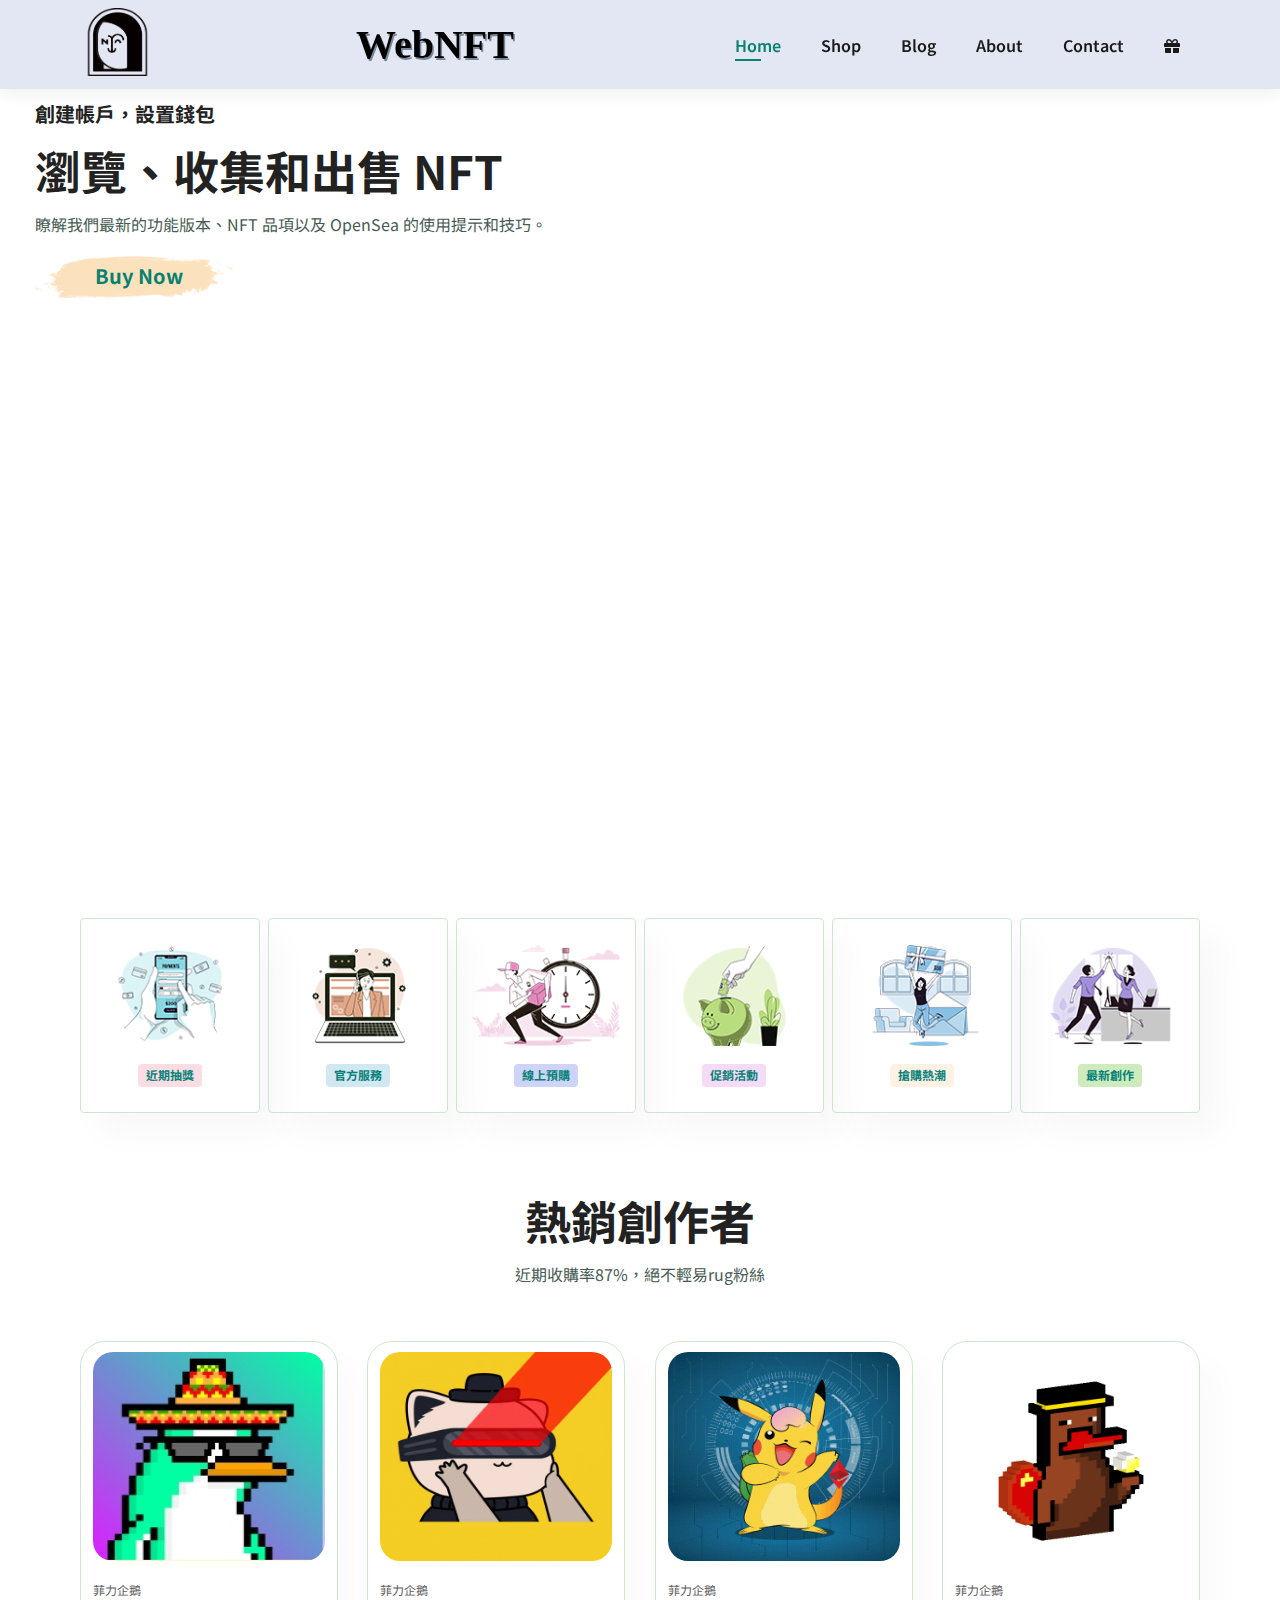
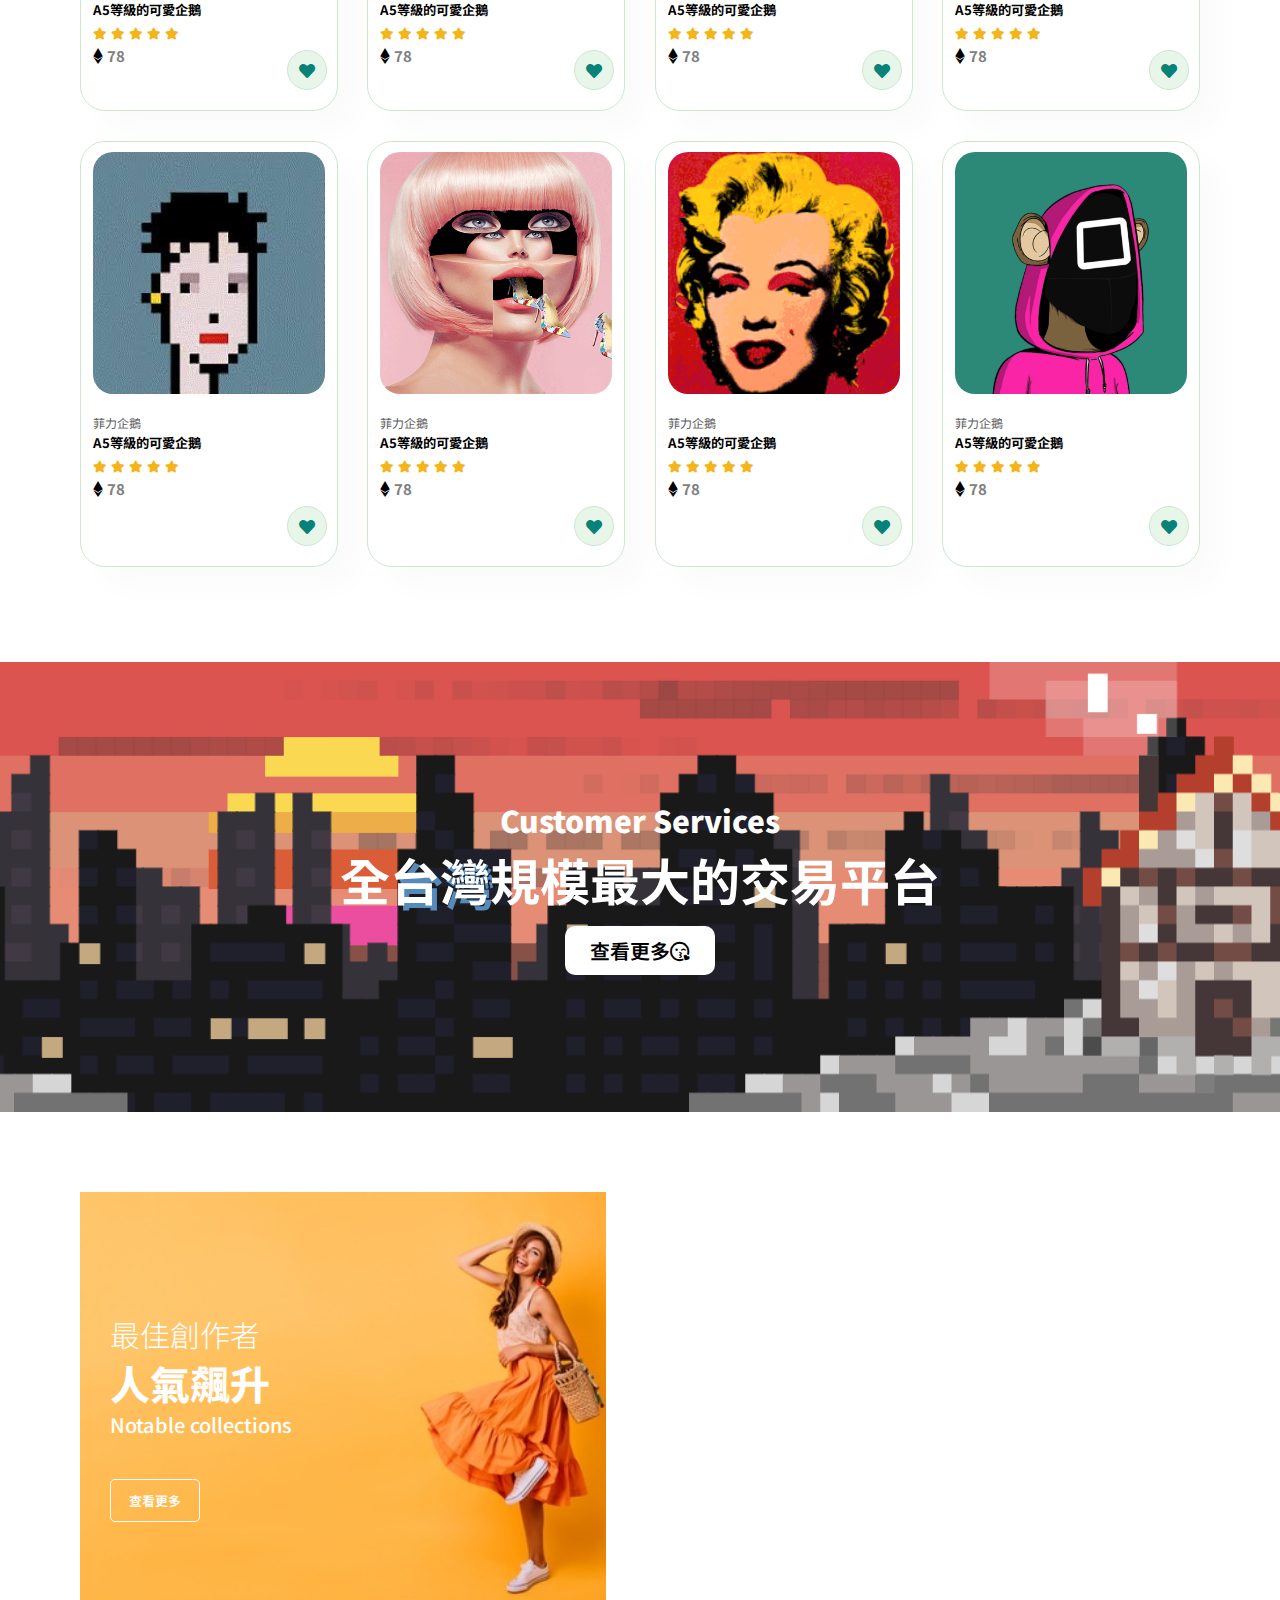
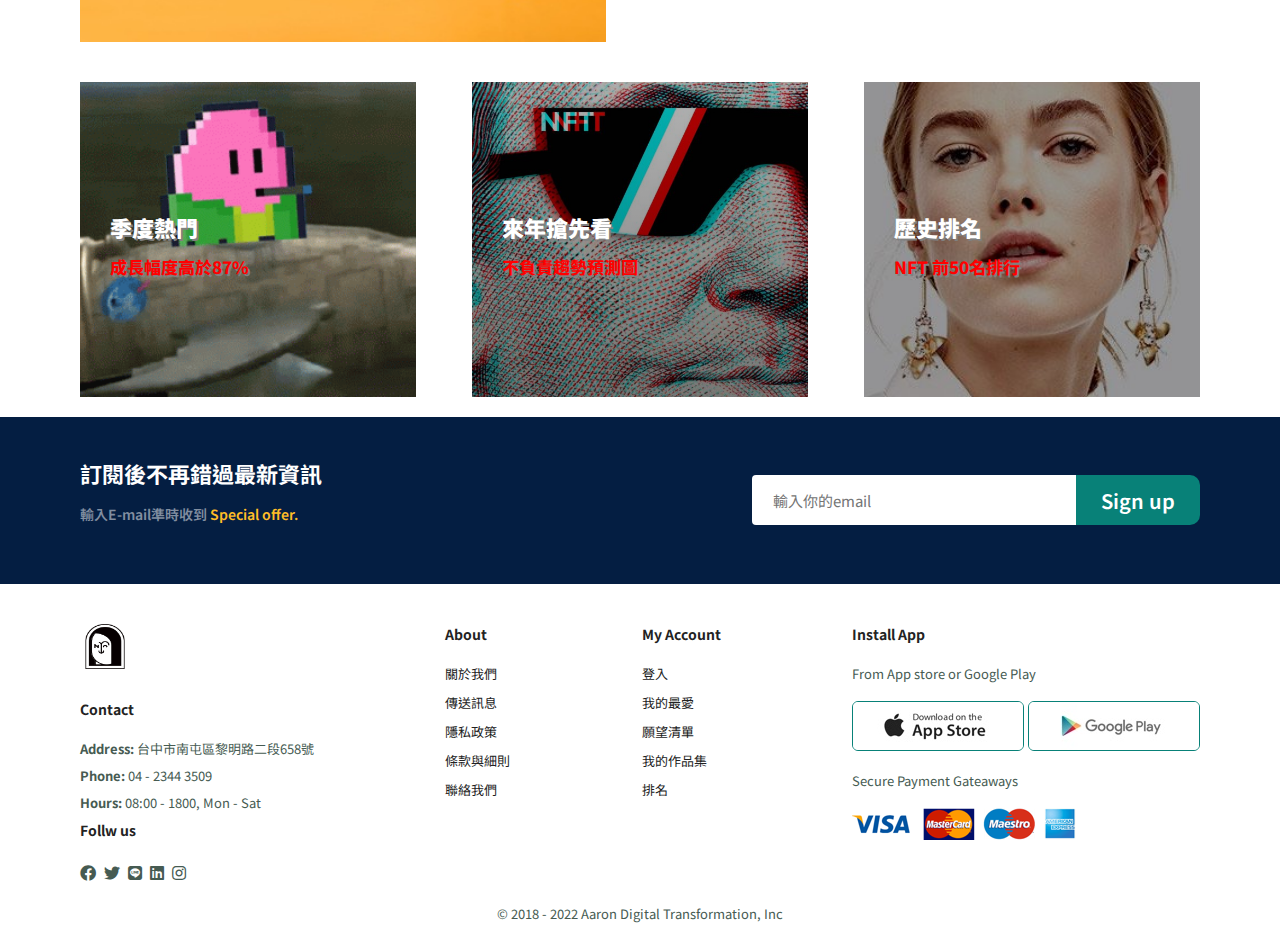
==== index.html @ 46f28f14 "First Upload" ====
<!DOCTYPE html>
<html lang="zh">
  <head>
    <meta charset="UTF-8" />
    <meta http-equiv="X-UA-Compatible" content="IE=edge" />
    <meta name="viewport" content="width=device-width, initial-scale=1.0" />
    <title>NFT Website</title>
    <link
      rel="stylesheet"
      href="https://use.fontawesome.com/releases/v5.15.4/css/all.css"
    />
    <link rel="stylesheet" href="./styles/style.css" />
    <link rel="shortcut icon" href="./img/logo2.png" />
  </head>
  <body>
    <!-- 標題 -->
    <section id="header">
      <a href="#"
        ><img
          src="img/logo2.png"
          class="logo"
          alt="logo"
          style="width: 75px; height: 68px"
        />
      </a>
      <span>WebNFT</span>

      <div>
        <ul id="navbar">
          <li><a class="active" href="index.html">Home</a></li>
          <li><a href="shop.html">Shop</a></li>
          <li><a href="blog.html">Blog</a></li>
          <li><a href="About.html">About</a></li>
          <li><a href="Contact.html">Contact</a></li>
          <li id="lg-bag">
            <a href="cart.html"><i class="fas fa-gift"></i></a>
          </li>
          <a href="#" id="close"><i class="fas fa-times"></i></a>
        </ul>
      </div>
      <div id="mobile">
        <a href="cart.html"><i class="fas fa-gift"></i></a>
        <i id="bar" class="fas fa-outdent bar"></i>
      </div>
    </section>
    <!-- 主視覺 -->
    <section id="hero">
      <h4>創建帳戶，設置錢包</h4>
      <h2>瀏覽、收集和出售 NFT</h2>
      <p>瞭解我們最新的功能版本、NFT 品項以及 OpenSea 的使用提示和技巧。</p>
      <button>Buy Now</button>
    </section>
    <!-- 服務項目 -->
    <br />
    <section id="feature" class="section-p1">
      <div class="fe-box">
        <img src="./img/features/f1.png" alt="f1" />
        <h6>近期抽獎</h6>
      </div>
      <div class="fe-box">
        <img src="./img/features/f6.png" alt="f6" />
        <h6>官方服務</h6>
      </div>
      <div class="fe-box">
        <img src="./img/features/f2.png" alt="f2" />
        <h6>線上預購</h6>
      </div>
      <div class="fe-box">
        <img src="./img/features/f3.png" alt="f3" />
        <h6>促銷活動</h6>
      </div>
      <div class="fe-box">
        <img src="./img/features/f4.png" alt="f4" />
        <h6>搶購熱潮</h6>
      </div>
      <div class="fe-box">
        <img src="./img/features/f5.png" alt="f5" />
        <h6>最新創作</h6>
      </div>
    </section>
    <!-- 商品展列 -->
    <section id="product1" class="section-p1">
      <h2>熱銷創作者</h2>
      <p>近期收購率87%，絕不輕易rug粉絲</p>
      <div class="pro-container">
        <div class="pro">
          <img src="./img/products/nft2.jpg" alt="" />
          <div class="des">
            <span class="name">菲力企鵝</span>
            <h5>A5等級的可愛企鵝</h5>
            <div class="star">
              <i class="fas fa-star" id="star"></i>
              <i class="fas fa-star" id="star"></i>
              <i class="fas fa-star" id="star"></i>
              <i class="fas fa-star" id="star"></i>
              <i class="fas fa-star" id="star"></i>
            </div>
            <i class="fab fa-ethereum"></i><span class="m1">78</span>
          </div>
          <a href="#"><i class="fas fa-heart like"></i></a>
        </div>
        <div class="pro">
          <img src="./img/products/nft6.gif" alt="" />
          <div class="des">
            <span class="name">菲力企鵝</span>
            <h5>A5等級的可愛企鵝</h5>
            <div class="star">
              <i class="fas fa-star" id="star"></i>
              <i class="fas fa-star" id="star"></i>
              <i class="fas fa-star" id="star"></i>
              <i class="fas fa-star" id="star"></i>
              <i class="fas fa-star" id="star"></i>
            </div>
            <i class="fab fa-ethereum"></i><span class="m1">78</span>
          </div>
          <a href="#"><i class="fas fa-heart like"></i></a>
        </div>
        <div class="pro">
          <img src="./img/products/nft3.gif" alt="" />
          <div class="des">
            <span class="name">菲力企鵝</span>
            <h5>A5等級的可愛企鵝</h5>
            <div class="star">
              <i class="fas fa-star" id="star"></i>
              <i class="fas fa-star" id="star"></i>
              <i class="fas fa-star" id="star"></i>
              <i class="fas fa-star" id="star"></i>
              <i class="fas fa-star" id="star"></i>
            </div>
            <i class="fab fa-ethereum"></i><span class="m1">78</span>
          </div>
          <a href="#"><i class="fas fa-heart like"></i></a>
        </div>
        <div class="pro">
          <img src="./img/products/nft2.gif" alt="" />
          <div class="des">
            <span class="name">菲力企鵝</span>
            <h5>A5等級的可愛企鵝</h5>
            <div class="star">
              <i class="fas fa-star" id="star"></i>
              <i class="fas fa-star" id="star"></i>
              <i class="fas fa-star" id="star"></i>
              <i class="fas fa-star" id="star"></i>
              <i class="fas fa-star" id="star"></i>
            </div>
            <i class="fab fa-ethereum"></i><span class="m1">78</span>
          </div>
          <a href="#"><i class="fas fa-heart like"></i></a>
        </div>
        <div class="pro">
          <img src="./img/products/nft4.jpg" alt="" />
          <div class="des">
            <span class="name">菲力企鵝</span>
            <h5>A5等級的可愛企鵝</h5>
            <div class="star">
              <i class="fas fa-star" id="star"></i>
              <i class="fas fa-star" id="star"></i>
              <i class="fas fa-star" id="star"></i>
              <i class="fas fa-star" id="star"></i>
              <i class="fas fa-star" id="star"></i>
            </div>
            <i class="fab fa-ethereum"></i><span class="m1">78</span>
          </div>
          <a href="#"><i class="fas fa-heart like"></i></a>
        </div>
        <div class="pro">
          <img src="./img/products/nft4.gif" alt="" />
          <div class="des">
            <span class="name">菲力企鵝</span>
            <h5>A5等級的可愛企鵝</h5>
            <div class="star">
              <i class="fas fa-star" id="star"></i>
              <i class="fas fa-star" id="star"></i>
              <i class="fas fa-star" id="star"></i>
              <i class="fas fa-star" id="star"></i>
              <i class="fas fa-star" id="star"></i>
            </div>
            <i class="fab fa-ethereum"></i><span class="m1">78</span>
          </div>
          <a href="#"><i class="fas fa-heart like"></i></a>
        </div>
        <div class="pro">
          <img src="./img/products/nft5.gif" alt="" />
          <div class="des">
            <span class="name">菲力企鵝</span>
            <h5>A5等級的可愛企鵝</h5>
            <div class="star">
              <i class="fas fa-star" id="star"></i>
              <i class="fas fa-star" id="star"></i>
              <i class="fas fa-star" id="star"></i>
              <i class="fas fa-star" id="star"></i>
              <i class="fas fa-star" id="star"></i>
            </div>
            <i class="fab fa-ethereum"></i><span class="m1">78</span>
          </div>
          <a href="#"><i class="fas fa-heart like"></i></a>
        </div>
        <div class="pro">
          <img src="./img/products/nft1.jpg" alt="" />
          <div class="des">
            <span class="name">菲力企鵝</span>
            <h5>A5等級的可愛企鵝</h5>
            <div class="star">
              <i class="fas fa-star" id="star"></i>
              <i class="fas fa-star" id="star"></i>
              <i class="fas fa-star" id="star"></i>
              <i class="fas fa-star" id="star"></i>
              <i class="fas fa-star" id="star"></i>
            </div>
            <i class="fab fa-ethereum"></i><span class="m1">78</span>
          </div>
          <a href="#"><i class="fas fa-heart like"></i></a>
        </div>
      </div>
    </section>

    <!-- banner -->
    <section id="banner" class="section-m1">
      <h4>Customer Services</h4>
      <h2>全<span>台灣</span>規模最大的交易平台</h2>
      <button class="normal">
        查看更多<i class="far fa-kiss-wink-heart"></i>
      </button>
    </section>
    <!-- another banner -->
    <section id="sm-banner" class="section-p1">
      <div class="banner-box">
        <h4>最佳創作者</h4>
        <h2>人氣飆升</h2>
        <span>Notable collections</span>
        <button class="white">查看更多</button>
      </div>
      <div class="banner-box banner-box2">
        <h4>NFT類別瀏覽</h4>
        <h2>藝術創作</h2>
        <span>Word and illustration</span>
        <button class="white">收藏作品</button>
      </div>
    </section>

    <!-- third banner -->
    <section id="banner3">
      <div class="banner-box">
        <h2>季度熱門</h2>
        <h3>成長幅度高於87%</h3>
      </div>
      <div class="banner-box banner-box2">
        <h2>來年搶先看</h2>
        <h3>不負責趨勢預測圖</h3>
      </div>
      <div class="banner-box banner-box3">
        <h2>歷史排名</h2>
        <h3>NFT 前50名排行</h3>
      </div>
    </section>
    <!-- News -->
    <section id="newsletter" class="section-p1">
      <div class="newstext">
        <h4>訂閱後不再錯過最新資訊</h4>
        <p>輸入E-mail準時收到<span> Special offer.</span></p>
      </div>
      <div class="form">
        <input type="text" placeholder="輸入你的email" />
        <button class="normal">Sign up</button>
      </div>
    </section>

    <footer class="section-p1">
      <div class="col">
        <img
          src="./img/logo2.png"
          alt="logo2"
          class="logo2"
          style="width: 50px; height: 45px"
        />
        <h4>Contact</h4>
        <p><strong>Address:</strong> 台中市南屯區黎明路二段658號</p>
        <p><strong>Phone:</strong> 04 - 2344 3509</p>
        <p><strong>Hours:</strong> 08:00 - 1800, Mon - Sat</p>
        <div class="follow">
          <h4>Follw us</h4>
          <div class="icon">
            <i class="fab fa-facebook"></i>
            <i class="fab fa-twitter"></i>
            <i class="fab fa-line"></i>
            <i class="fab fa-linkedin"></i>
            <i class="fab fa-instagram"></i>
          </div>
        </div>
      </div>

      <div class="col">
        <h4>About</h4>
        <a href="#">關於我們</a>
        <a href="#">傳送訊息</a>
        <a href="#">隱私政策</a>
        <a href="#">條款與細則</a>
        <a href="#">聯絡我們</a>
      </div>

      <div class="col">
        <h4>My Account</h4>
        <a href="#">登入</a>
        <a href="#">我的最愛</a>
        <a href="#">願望清單</a>
        <a href="#">我的作品集</a>
        <a href="#">排名</a>
      </div>

      <div class="col install">
        <h4>Install App</h4>
        <p>From App store or Google Play</p>
        <div class="row">
          <img src="./img/pay/app.jpg" alt="apple" />
          <img src="./img/pay/play.jpg" alt="google" />
        </div>
        <p>Secure Payment Gateaways</p>
        <img src="./img/pay/pay.png" alt="" />
      </div>

      <div class="copyright">
        <p>© 2018 - 2022 Aaron Digital Transformation, Inc</p>
      </div>
    </footer>

    <script src="./JS/app.js"></script>
  </body>
</html>
---- styles/style.css ----
@import url("https://fonts.googleapis.com/css2?family=Noto+Sans+TC&display=swap");
* {
  margin: 0;
  padding: 0;
  box-sizing: border-box;
  font-family: "Noto Sans TC", sans-serif;
}

h1 {
  font-size: 50px;
  line-height: 64px;
  color: #222;
}

h2 {
  font-size: 46px;
  line-height: 54px;
  color: #222;
}

h4 {
  font-size: 20px;
  color: #222;
}

h6 {
  font-size: 12px;
  font-weight: 700;
}

p {
  font-size: 16px;
  color: #465b52;
  margin: 15px 0 20px 0;
}

.section-p1 {
  padding: 40px 80px;
}

.section-m1 {
  margin: 40px 0;
}

button.normal {
  font-size: 20px;
  font-weight: 600;
  padding: 10px 25px;
  margin-top: 0;
  color: black;
  background-color: #fff;
  border-radius: 10px;
  cursor: pointer;
  border: none;
  outline: none;
  transition: 0.2s;
}

button.white {
  font-size: 13px;
  font-weight: 600;
  padding: 11px 18px;
  margin-top: 25px;
  color: #fff;
  background-color: transparent;
  border-radius: 5px;
  cursor: pointer;
  border: 1px solid white;
  outline: none;
  transition: 0.2s;
}

body {
  width: 100%;
}

#header {
  display: flex;
  align-items: center;
  justify-content: space-between;
  padding: 8px 80px;
  background-color: #e3e6f3;
  box-shadow: 0 5px 15px rgba(0, 0, 0, 0.06);
  z-index: 999;
  position: -webkit-sticky;
  position: sticky;
  top: 0;
  left: 0;
}
#header span {
  font-size: 2.5rem;
  font-family: Georgia, "Times New Roman", Times, serif;
  font-weight: 900;
  text-shadow: 1.5px 2px lightslategrey;
}
#header #navbar {
  display: flex;
  align-items: flex-start;
  justify-self: center;
}
#header #navbar li {
  list-style: none;
  padding: 0 20px;
  position: relative;
}
#header #navbar li a {
  text-decoration: none;
  font-size: 16px;
  font-weight: 600;
  color: #1a1a1a;
  transition: 0.3s ease;
}
#header #navbar li a:hover, #header #navbar li a.active {
  color: #088170;
}
#header #navbar li a.active::after, #header #navbar li a:hover::after {
  content: "";
  width: 30%;
  height: 2px;
  background-color: #088170;
  position: absolute;
  bottom: -4px;
  left: 20px;
}

#mobile {
  display: none;
  align-items: center;
}
#mobile .bar:hover {
  color: #088178;
  cursor: pointer;
}

#close {
  display: none;
}

#hero {
  background-image: url("../img/hero.gif");
  height: 85vh;
  width: 100%;
  background-size: cover;
  background-position: top 50% right 0;
  padding: 10px 35px;
  display: flex;
  flex-direction: column;
  align-items: flex-start;
  justify-content: flex-start;
}
#hero h4 {
  padding-bottom: 15px;
}
#hero h1 {
  color: #088170;
}
#hero button {
  background-image: url(../img/button.png);
  background-color: transparent;
  color: #088170;
  border: 0;
  padding: 5px 100px 14px 60px;
  background-size: 80%;
  background-repeat: no-repeat;
  cursor: pointer;
  font-weight: 700;
  font-size: 20px;
}

#feature {
  display: flex;
  align-items: center;
  justify-content: space-between;
  flex-wrap: wrap;
}
#feature .fe-box {
  width: 180px;
  text-align: center;
  padding: 25px 15px;
  box-shadow: 20px 20px 34px rgba(0, 0, 0, 0.03);
  border: 1px solid #cce7d0;
  border-radius: 4px;
}
#feature .fe-box:hover {
  box-shadow: 10px 10px 54px rgba(70, 62, 211, 0.1);
  cursor: pointer;
}
#feature .fe-box img {
  width: 100%;
  margin-bottom: 10px;
}
#feature .fe-box h6 {
  display: inline-block;
  padding: 5px 8px 6px 8px;
  line-height: 1;
  border-radius: 4px;
  color: #088178;
  background-color: #fddde4;
}
#feature .fe-box:nth-child(2) h6 {
  background-color: #d1e8f2;
}
#feature .fe-box:nth-child(3) h6 {
  background-color: #cdd4f8;
}
#feature .fe-box:nth-child(4) h6 {
  background-color: #f6dbf6;
}
#feature .fe-box:nth-child(5) h6 {
  background-color: #fff2e5;
}
#feature .fe-box:nth-child(6) h6 {
  background-color: #cdebbc;
}

#product1 {
  text-align: center;
}
#product1 .pro-container {
  display: flex;
  justify-content: space-between;
  padding-top: 20px;
  flex-wrap: wrap;
}
#product1 .pro {
  width: 23%;
  min-width: 250px;
  padding: 10px 12px;
  border: 1px solid #cce7d0;
  border-radius: 25px;
  cursor: pointer;
  box-shadow: 20px 20px 30px rgba(0, 0, 0, 0.02);
  margin: 15px 0;
  transition: 0.2s ease;
  position: relative;
}
#product1 .pro:hover {
  box-shadow: 20px 20px 30px rgba(0, 0, 0, 0.06);
}
#product1 .pro img {
  width: 100%;
  height: 60%;
  border-radius: 20px;
}
#product1 .pro .like {
  width: 40px;
  height: 40px;
  line-height: 40px;
  border-radius: 50px;
  background-color: #e8f6ea;
  font-weight: 500px;
  color: #088178;
  border: 1px solid #cce7d0;
  position: absolute;
  bottom: 20px;
  right: 10px;
}
#product1 .pro .like:hover {
  color: rgb(204, 88, 88);
  background-color: lightpink;
}
#product1 .pro .des {
  text-align: start;
  padding: 10px 0;
}
#product1 .pro .des .name {
  color: #606063;
  font-size: 12px;
}
#product1 .pro .des .h5 {
  padding-top: 7px;
  color: #1a1a1a;
  font-size: 14px;
}
#product1 .pro .des #star {
  font-size: 12px;
  color: rgb(243, 181, 25);
}
#product1 .pro .des .m1 {
  padding: 7px 0 0 4px;
  font-size: 15px;
  font-weight: 700;
  color: grey;
}

#banner {
  display: flex;
  flex-direction: column;
  justify-content: center;
  align-items: center;
  text-align: center;
  background-image: url("../img/banner/nft2.png");
  width: 100%;
  height: 50vh;
  background-size: cover;
  background-position: center;
}
#banner h4 {
  color: white;
  font-size: 30px;
  font-weight: 1000;
}
#banner h2 {
  color: white;
  font-size: 50px;
  padding: 5px 20px;
  margin-top: 5px;
}
#banner h2 span {
  text-shadow: 5px 5px #558abb;
}
#banner button {
  margin-top: 15px;
}
#banner button:hover {
  background-color: #0ba18d;
  color: white;
}

#sm-banner {
  display: flex;
  justify-content: space-between;
  flex-wrap: wrap;
}
#sm-banner .banner-box {
  display: flex;
  flex-direction: column;
  justify-content: center;
  align-items: flex-start;
  text-align: center;
  background-image: url("../img/banner/b17.jpg");
  min-width: 47%;
  height: 50vh;
  background-size: cover;
  background-position: center;
  padding: 30px;
}
#sm-banner .banner-box2 {
  background-image: url("../img/banner/NFT1.gif");
}
#sm-banner h4 {
  color: white;
  font-size: 30px;
  font-weight: 300;
}
#sm-banner h2 {
  color: white;
  font-size: 40px;
  font-weight: 800;
}
#sm-banner span {
  color: white;
  font-size: 20px;
  font-weight: 500;
  padding-bottom: 15px;
}
#sm-banner .banner-box:hover button {
  background-color: #088170;
  border: 1px solid #088178;
}

#banner3 {
  display: flex;
  justify-content: space-between;
  flex-wrap: wrap;
  padding: 0 80px;
}
#banner3 .banner-box {
  display: flex;
  flex-direction: column;
  justify-content: center;
  align-items: flex-start;
  text-align: center;
  background-image: url("../img/banner/nft4.gif");
  min-width: 30%;
  height: 35vh;
  background-size: cover;
  background-position: center;
  padding: 30px;
  margin-bottom: 20px;
}
#banner3 .banner-box2 {
  background-image: linear-gradient(rgba(0, 0, 0, 0.3), rgba(0, 0, 0, 0.5)), url("../img/banner/nft5.jpg");
}
#banner3 .banner-box3 {
  background-image: url("../img/banner/b7.jpg");
}
#banner3 h2 {
  color: #fff;
  font-weight: 900;
  font-size: 22px;
  text-shadow: 2px 2px gray;
}
#banner3 h3 {
  color: red;
  font-weight: 800;
  font-size: 17px;
  text-shadow: 2px 2px gray;
}

#newsletter {
  display: flex;
  justify-content: space-between;
  flex-wrap: wrap;
  align-items: center;
  background-image: url("../img/banner/b14.png");
  background-repeat: no-repeat;
  background-position: 20% 30%;
  background-color: #041e42;
}
#newsletter h4 {
  font-size: 22px;
  font-weight: 700;
  color: #fff;
}
#newsletter p {
  font-size: 14px;
  font-weight: 600;
  color: #818ea0;
}
#newsletter p span {
  color: #ffbd27;
}
#newsletter .form {
  display: flex;
  width: 40%;
}
#newsletter input {
  height: 3.125rem;
  padding: 0 1.25rem;
  font-size: 15px;
  width: 100%;
  border: 1px solid transparent;
  border-radius: 4px;
  outline: none;
  border-top-right-radius: 0;
  border-bottom-right-radius: 0;
}
#newsletter button {
  background-color: #088178;
  color: white;
  white-space: nowrap;
  border-top-left-radius: 0;
  border-bottom-left-radius: 0;
}

footer {
  display: flex;
  flex-wrap: wrap;
  justify-content: space-between;
}
footer .col {
  display: flex;
  flex-direction: column;
  align-items: flex-start;
  margin-bottom: 20px;
}
footer .logo2 {
  margin-bottom: 30px;
}
footer h4 {
  font-size: 14px;
  padding-bottom: 20px;
}
footer p {
  font-size: 13px;
  margin: 0 0 8px 0;
}
footer a {
  font-size: 13px;
  text-decoration: none;
  color: #222;
  margin-bottom: 10px;
}
footer a:hover {
  color: #088178;
}
footer .follow i {
  color: #465b52;
  padding-right: 4px;
  cursor: pointer;
}
footer .follow i:hover {
  color: #088178;
}
footer .install img {
  margin: 10px 0 15px 0;
}
footer .install .row img {
  border: 1px solid #088178;
  border-radius: 6px;
}
footer .copyright {
  width: 100%;
  text-align: center;
  margin-bottom: -20px;
}

#page-header {
  background-image: url("../img/banner/nft9.gif");
  width: 100%;
  height: 50vh;
  background-size: cover;
  display: flex;
  justify-content: center;
  text-align: center;
  flex-direction: column;
  padding: 14px;
}
#page-header h2,
#page-header p {
  color: white;
}

#pagination {
  text-align: center;
}
#pagination a {
  text-decoration: none;
  background-color: #088178;
  padding: 13px 20px;
  border-radius: 4px;
  color: white;
  font-weight: 600;
}
#pagination a i {
  font-size: 16px;
  font-weight: 600;
}

#nft {
  display: flex;
  margin-top: 20px;
}
#nft .single-pro-nft {
  width: 40%;
  margin-right: 50px;
}
#nft .single-pro-details {
  width: 50%;
  padding: 30px 0 0 40px;
}
#nft .single-pro-details .eth {
  font-size: 40px;
  color: #606063;
  margin-bottom: 8px;
}
#nft .single-pro-details .m2 {
  font-size: 30px;
  color: rgb(108, 108, 24);
}
#nft .single-pro-details h4 {
  padding: 30px 0 10px 0;
}
#nft .single-pro-details select {
  display: block;
  padding: 5px 10px;
  margin-bottom: 10px;
}
#nft .single-pro-details input {
  width: 50px;
  height: 47px;
  padding-left: 10px;
  font-size: 16px;
  margin-right: 10px;
}
#nft .single-pro-details input:focus {
  outline: none;
}
#nft .single-pro-details button {
  background-color: #088178;
  color: white;
}
#nft .single-pro-details span {
  line-height: 25px;
}

.small-img-group {
  display: flex;
  justify-content: space-between;
}

.small-img-col {
  flex-basis: 24%;
  cursor: pointer;
}

#page-header.blog-header {
  background-image: url(../img/banner/b19.jpg);
}

#blog {
  padding: 150px 150px 0 150px;
}
#blog .blog-box {
  display: flex;
  align-items: center;
  width: 100%;
  position: relative;
  padding-bottom: 90px;
}
#blog .blog-box h1 {
  position: absolute;
  top: -40px;
  left: 0;
  font-size: 70px;
  font-weight: 700;
  color: #c9cbce;
  z-index: -9;
}
#blog .blog-img {
  width: 50%;
  margin-right: 40px;
}
#blog .blog-details {
  width: 50%;
}
#blog .blog-details a {
  text-decoration: none;
  font-size: 11px;
  color: black;
  font-weight: 700;
  position: relative;
  transition: 0.3s ease;
}
#blog .blog-details a::after {
  content: "";
  width: 50px;
  height: 1px;
  background-color: black;
  position: absolute;
  top: 8px;
  right: -60px;
}
#blog .blog-details a:hover {
  color: #088178;
}
#blog .blog-details a:hover::after {
  background-color: #088178;
}
#blog img {
  width: 80%;
  height: 400px;
  -o-object-fit: cover;
     object-fit: cover;
}

#page-header.about-header {
  background-image: url(../img/about/banner.png);
}

#about-head {
  display: flex;
  align-items: center;
}
#about-head div {
  padding-left: 40px;
}
#about-head img {
  width: 50%;
  height: 70vh;
}

#about-debut {
  text-align: center;
}
#about-debut .gif {
  display: flex;
  width: 60%;
  height: 60%;
  margin: 30px auto 0 auto;
  background-color: rgba(165, 161, 161, 0.4);
  border-radius: 40px;
}
#about-debut .gif img {
  display: block;
  margin: auto;
  width: 50%;
  height: 60vh;
}

#page-header.contact-header {
  background-image: url(../img/banner/b1.jpg);
}

#contact-details {
  display: flex;
  align-items: center;
  justify-content: space-between;
}
#contact-details .details {
  width: 40%;
}
#contact-details .details span {
  font-size: 12px;
}
#contact-details .details h2 {
  font-size: 26px;
  line-height: 36px;
  padding: 20px 0;
}
#contact-details .details h3 {
  font-size: 16px;
  padding-bottom: 15px;
}
#contact-details .details li {
  list-style: none;
  display: flex;
  padding: 10px 0;
}
#contact-details .details li i {
  font-size: 14px;
  padding-right: 22px;
}
#contact-details .details li p {
  margin: 0;
  font-size: 14px;
}
#contact-details .map {
  width: 55%;
  height: 400px;
}
#contact-details .map iframe {
  width: 100%;
  height: 100%;
}

#form-details {
  display: flex;
  justify-content: space-between;
  margin: 30px;
  padding: 80px;
  border: 1px solid rgb(199, 197, 197);
}
#form-details form {
  width: 65%;
  display: flex;
  flex-direction: column;
  align-items: flex-start;
}
#form-details form span {
  font-size: 12px;
}
#form-details form h2 {
  font-size: 26px;
  line-height: 35px;
  padding: 20px 0;
}
#form-details form input,
#form-details form textarea {
  width: 100%;
  padding: 12px 15px;
  outline: none;
  margin-bottom: 20px;
  border: 1px solid #e1e1e1;
}
#form-details form button {
  background-color: #088178;
  color: white;
}
#form-details .people div {
  padding-bottom: 25px;
  display: flex;
  align-items: flex-start;
}
#form-details .people div img {
  width: 65px;
  height: 60px;
  -o-object-fit: cover;
     object-fit: cover;
  margin-right: 15px;
}
#form-details .people div p {
  margin: 0;
  font-size: 13px;
  line-height: 25px;
}
#form-details .people div p span {
  display: block;
  font-size: 16px;
  font-weight: 600;
  color: black;
}

#cart {
  overflow-x: auto;
}
#cart table {
  width: 100%;
  border-collapse: collapse;
  table-layout: fixed;
  white-space: nowrap;
}
#cart table img {
  width: 70px;
}
#cart table td:nth-child(1) {
  width: 100px;
  text-align: center;
}
#cart table td:nth-child(2) {
  width: 150px;
  text-align: center;
}
#cart table td:nth-child(3) {
  width: 250px;
  text-align: center;
}
#cart table td:nth-child(4), #cart table td:nth-child(5), #cart table td:nth-child(6) {
  width: 150px;
  text-align: center;
}
#cart table td:nth-child(5) input {
  width: 70px;
  padding: 10px 5px 10px 15px;
}
#cart table thead {
  border: 1px solid #e2e9e1;
  border-left: none;
  border-right: none;
}
#cart table thead td {
  font-weight: 700;
  font-size: 13px;
  padding: 18px 0;
}
#cart table tbody tr td {
  padding-top: 15px;
  font-size: 13px;
}

#cart-add {
  display: flex;
  flex-wrap: wrap;
  justify-content: space-between;
}
#cart-add #coupon {
  width: 50%;
  margin-bottom: 30px;
}
#cart-add #coupon h3 {
  padding-bottom: 15px;
}
#cart-add #coupon input {
  padding: 12px 20px;
  outline: none;
  width: 60%;
  margin-right: 10px;
  border: 1px solid #e2e0e1;
}
#cart-add #coupon button {
  background-color: #088178;
  color: white;
  padding: 5px 18px 10px 18px;
}
#cart-add #subtotal {
  width: 50%;
  margin-bottom: 30px;
  border: 1px solid #e2e9e1;
  padding: 30px;
}
#cart-add #subtotal table {
  border-collapse: collapse;
  width: 100%;
  margin-bottom: 20px;
}
#cart-add #subtotal table td {
  width: 50%;
  border: 1px solid #e2e9e1;
  padding: 10px;
  font-size: 13px;
}
#cart-add #subtotal h3 {
  padding-bottom: 15px;
}
#cart-add #subtotal button {
  background-color: #088178;
  color: white;
  padding: 5px 18px 10px 18px;
}

@media (max-width: 821px) {
  .section-p1 {
    padding: 40px 40px;
  }
  #page-header.shop-header {
    width: 100%;
    height: 40vh;
    background-size: contain;
    background-repeat: no-repeat;
  }
  #navbar {
    display: flex;
    flex-direction: column;
    align-items: flex-start;
    justify-content: flex-start;
    position: fixed;
    top: 0;
    right: -300px;
    height: 100vh;
    width: 200px;
    background-color: #e3e6f3;
    box-shadow: 0 40px 60px rgba(0, 0, 0, 0.2);
    padding: 80px 0 0 10px;
    transition: 0.3s;
  }
  #navbar li {
    margin-bottom: 25px;
  }
  #navbar.active {
    right: 0px;
  }
  #mobile {
    display: flex;
    align-items: center;
  }
  #mobile i {
    color: #1a1a1a;
    font-size: 24px;
    padding-left: 20px;
  }
  #close {
    display: initial;
    position: absolute;
    top: 30px;
    left: 30px;
    color: rgb(27, 25, 25);
    font-size: 24px;
  }
  #lg-bag {
    display: none;
  }
  #hero {
    height: 60vh;
    padding: 0px 80px;
    background-position: top 30% right 30%;
  }
  #hero h2 {
    font-size: 30px;
    margin: -20px 0;
  }
  #hero p {
    font-size: 13px;
  }
  #hero button {
    position: absolute;
    right: 0;
    padding: 0px 50px 12px 18px;
    margin-top: 5px;
    font-size: 15px;
  }
  #feature {
    justify-content: center;
  }
  #feature .fe-box {
    margin: 15px 15px;
  }
  #product1 .pro-container {
    justify-content: center;
  }
  #product1 .pro {
    margin: 15px 15px;
  }
  #banner {
    height: 43vh;
  }
  #sm-banner .banner-box {
    min-width: 100%;
    height: 50vh;
    margin-bottom: 20px;
  }
  #banner3 {
    padding: 0 40px;
  }
  #banner3 .banner-box {
    width: 28%;
  }
  #newletter .form {
    width: 70%;
  }
  #blog {
    padding: 100px 20px 0 150px;
  }
  #blog .blog-box {
    display: flex;
    flex-direction: column;
    align-items: flex-start;
  }
  #blog .blog-img {
    width: 100%;
    margin-right: 0px;
    margin-bottom: 30px;
  }
  #blog .blog-details {
    width: 100%;
  }
  #about-debut .gif img {
    display: block;
    margin: auto;
    width: 60%;
    height: 50vh;
  }
  #form-details {
    padding: 40px;
  }
  #form-details form {
    width: 50%;
  }
}
@media (max-width: 620px) {
  #header {
    padding: 10px 30px;
  }
  #page-header.shop-header {
    width: 100%;
    height: 30vh;
  }
  .section-p1 {
    padding: 20px;
  }
  h1 {
    font-size: 28px;
  }
  h2 {
    font-size: 32px;
  }
  #hero {
    padding: 0 20px;
    background-position: 55%;
  }
  #feature {
    justify-content: space-between;
  }
  #feature .fe-box {
    width: 45%;
    margin: 0 0 15px 0;
  }
  #product1 .pro {
    width: 100%;
  }
  #banner {
    height: 40vh;
  }
  #sm-banner .banner-box {
    height: 40vh;
  }
  #sm-banner .banner-box2 {
    margin-top: 20px;
  }
  #banner3 {
    padding: 0 20px;
  }
  #banner3 .banner-box {
    width: 100%;
  }
  #newsletter {
    padding: 40px 20px;
  }
  #newsletter .form {
    width: 100%;
  }
  #nft {
    display: flex;
    flex-direction: column;
  }
  #nft .single-pro-nft {
    width: 100%;
    margin-right: 0px;
  }
  #nft .single-pro-details {
    width: 100%;
  }
  #blog {
    padding: 100px 20px 0 150px;
  }
  #blog .blog-box {
    display: flex;
    flex-direction: column;
    align-items: flex-start;
  }
  #blog .blog-img {
    width: 100%;
    margin-right: 0px;
    margin-bottom: 30px;
  }
  #blog .blog-details {
    width: 100%;
  }
  #about-head {
    flex-direction: column;
  }
  #about-head img {
    width: 100%;
  }
  #about-debut .gif img {
    width: 100%;
    height: 30%;
  }
  #contact-details {
    flex-direction: column;
  }
  #contact-details .details {
    width: 100%;
    margin-bottom: 30px;
  }
  #contact-details .map {
    width: 100%;
  }
  #form-details {
    margin: 10px;
    padding: 30px 10px;
    flex-wrap: wrap;
  }
  #form-details form {
    width: 100%;
    margin-bottom: 30px;
  }
  #cart-add {
    flex-direction: column;
  }
  #cart-add #coupon {
    width: 80%;
    display: block;
    margin: 20px 0 20px 80px;
  }
  #cart-add #subtotal {
    width: 100%;
    padding: 20px;
  }
}/*# sourceMappingURL=style.css.map */
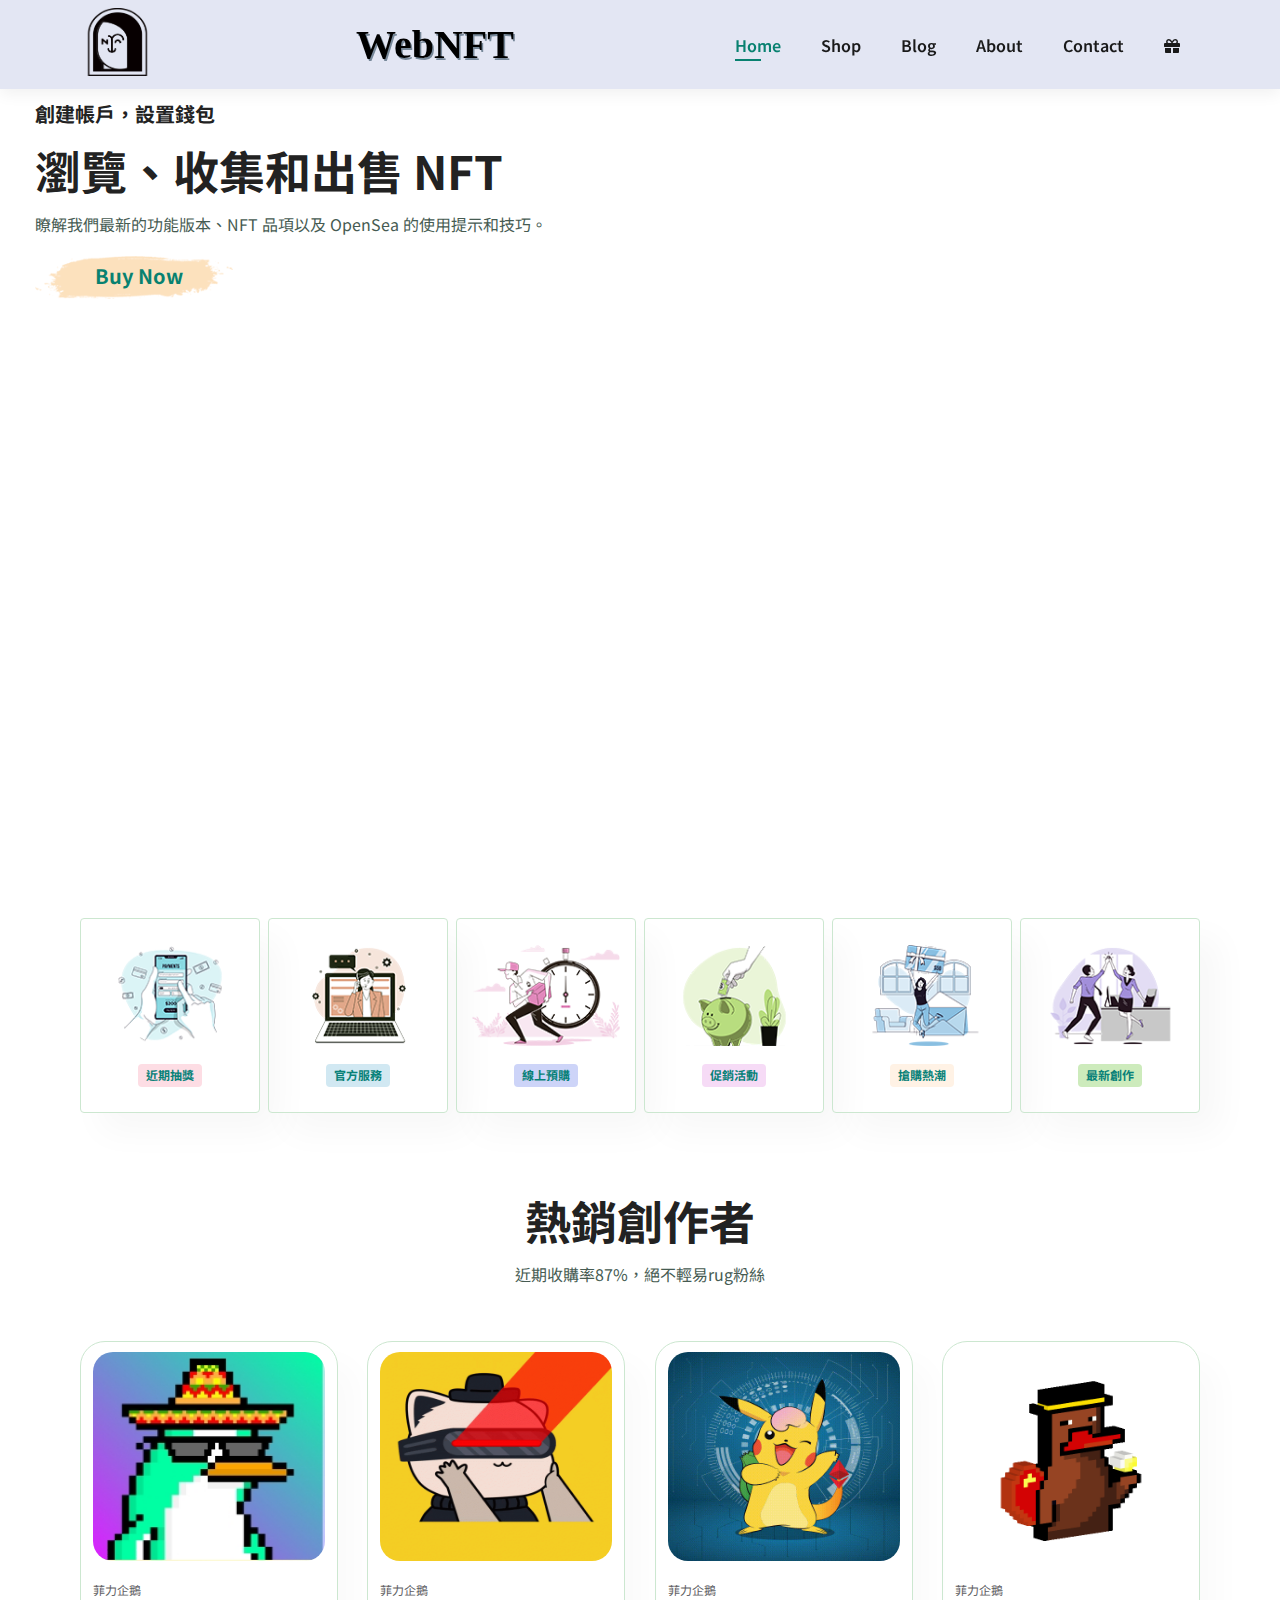
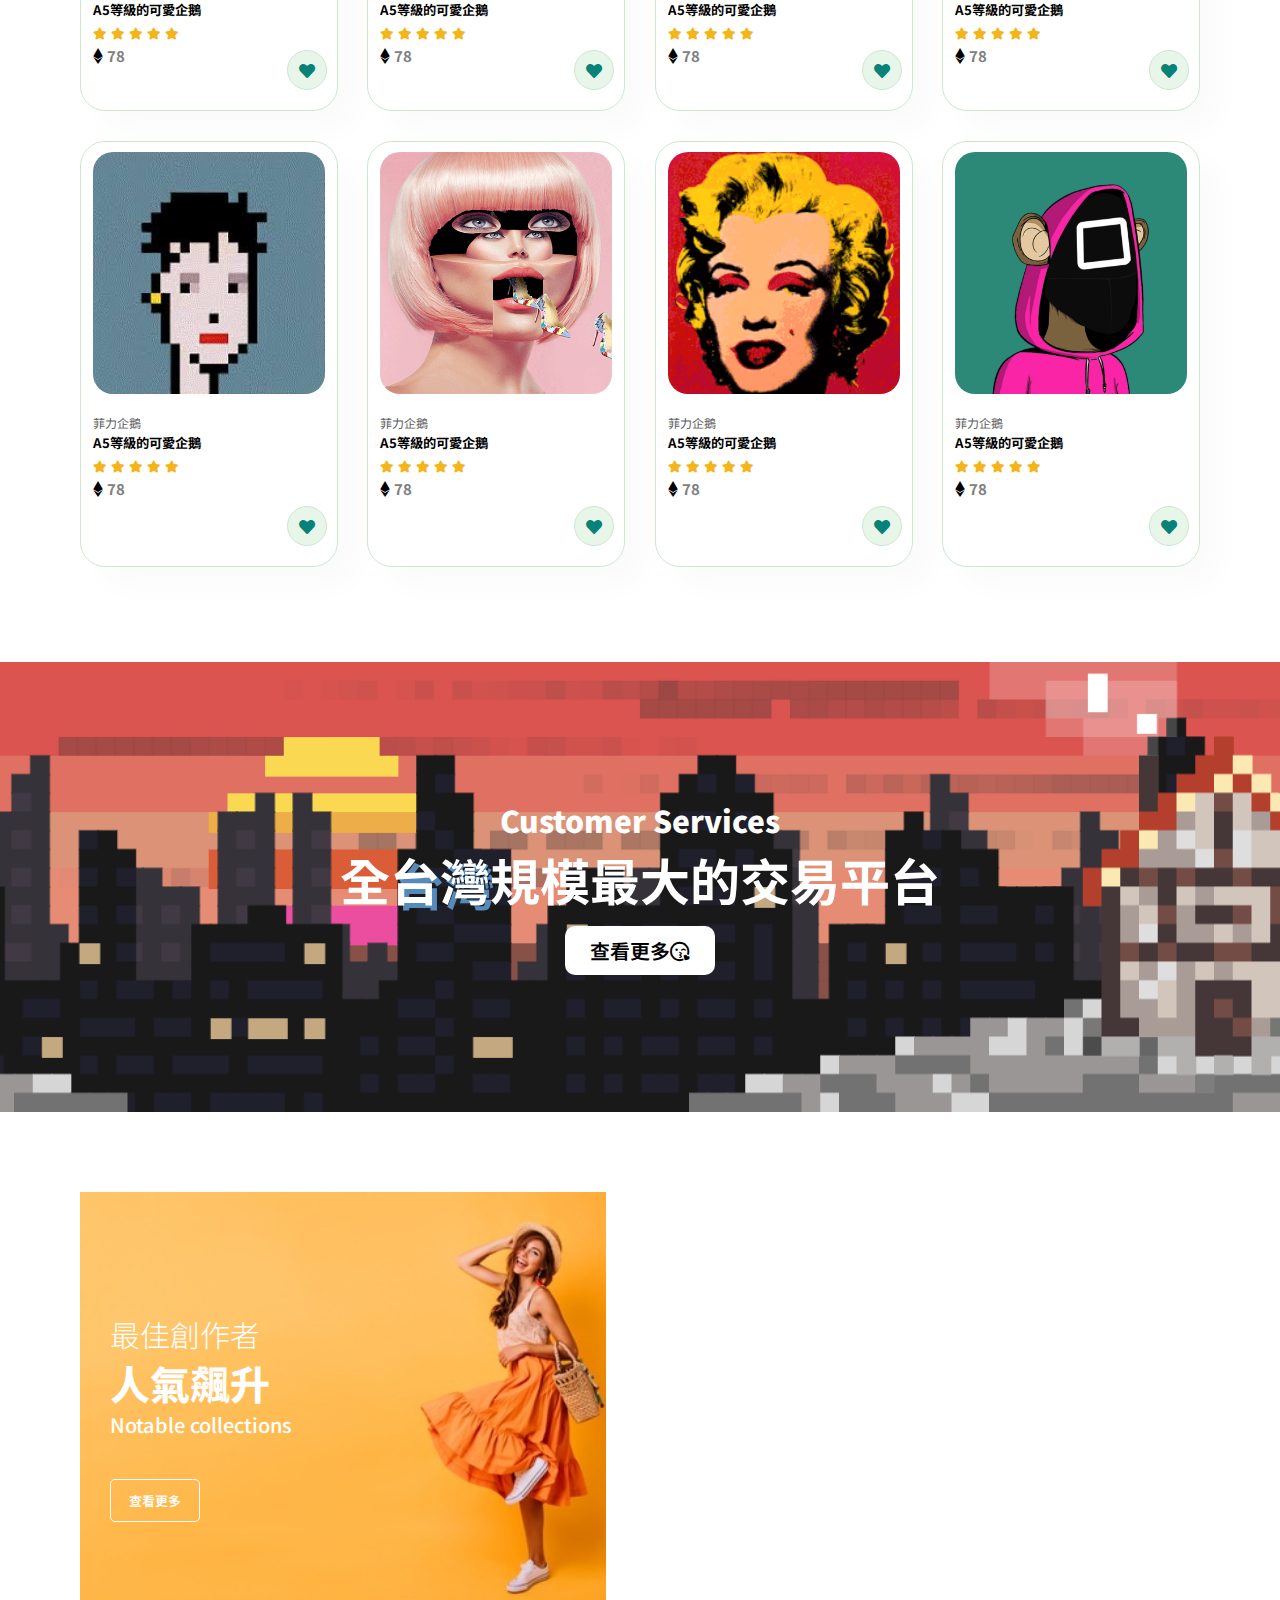
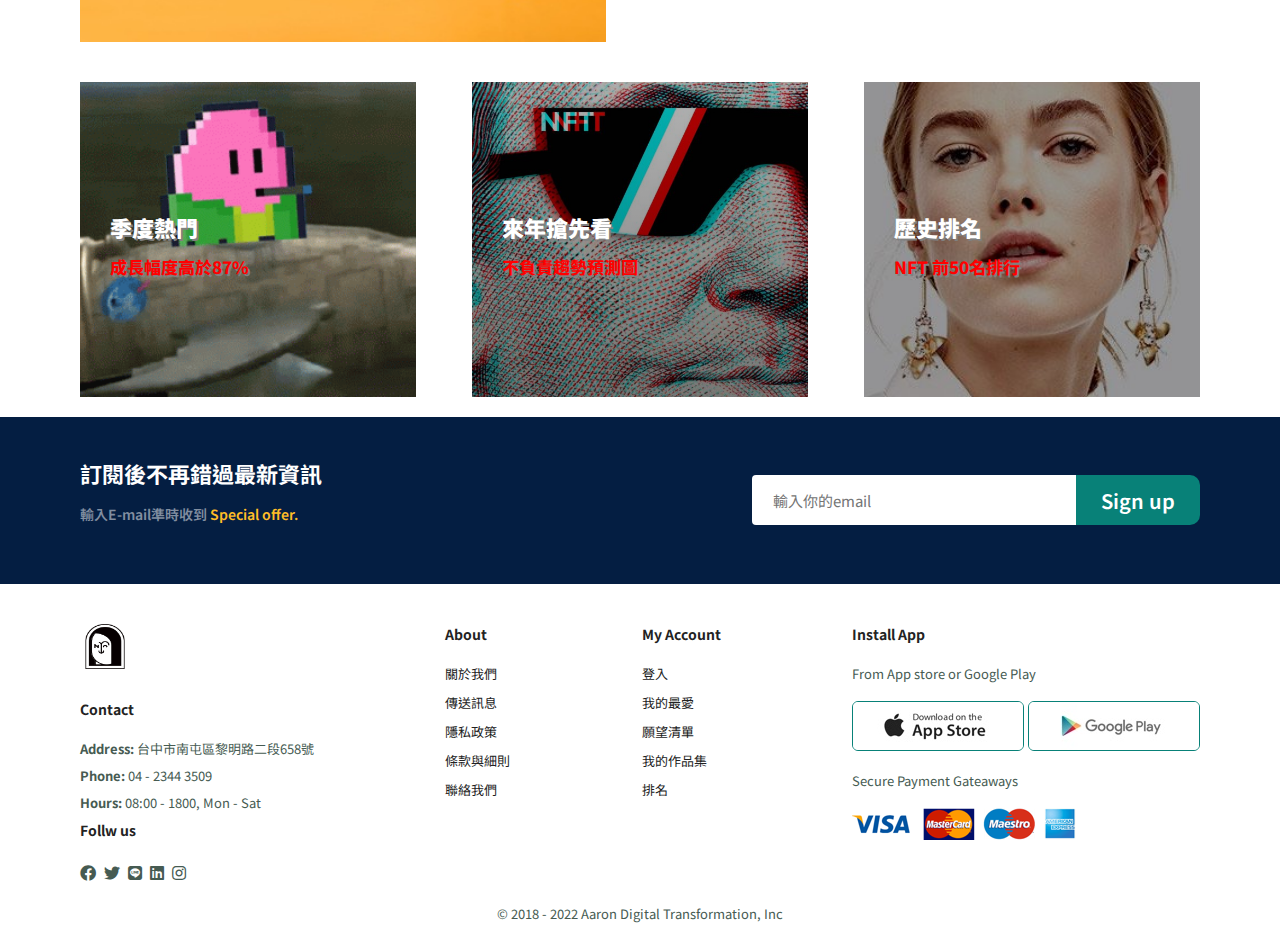
==== commit 30ff8069: "Update index.html" ====
--- a/index.html
+++ b/index.html
@@ -30,8 +30,8 @@
           <li><a class="active" href="index.html">Home</a></li>
           <li><a href="shop.html">Shop</a></li>
           <li><a href="blog.html">Blog</a></li>
-          <li><a href="About.html">About</a></li>
-          <li><a href="Contact.html">Contact</a></li>
+          <li><a href="about.html">About</a></li>
+          <li><a href="contact.html">Contact</a></li>
           <li id="lg-bag">
             <a href="cart.html"><i class="fas fa-gift"></i></a>
           </li>
